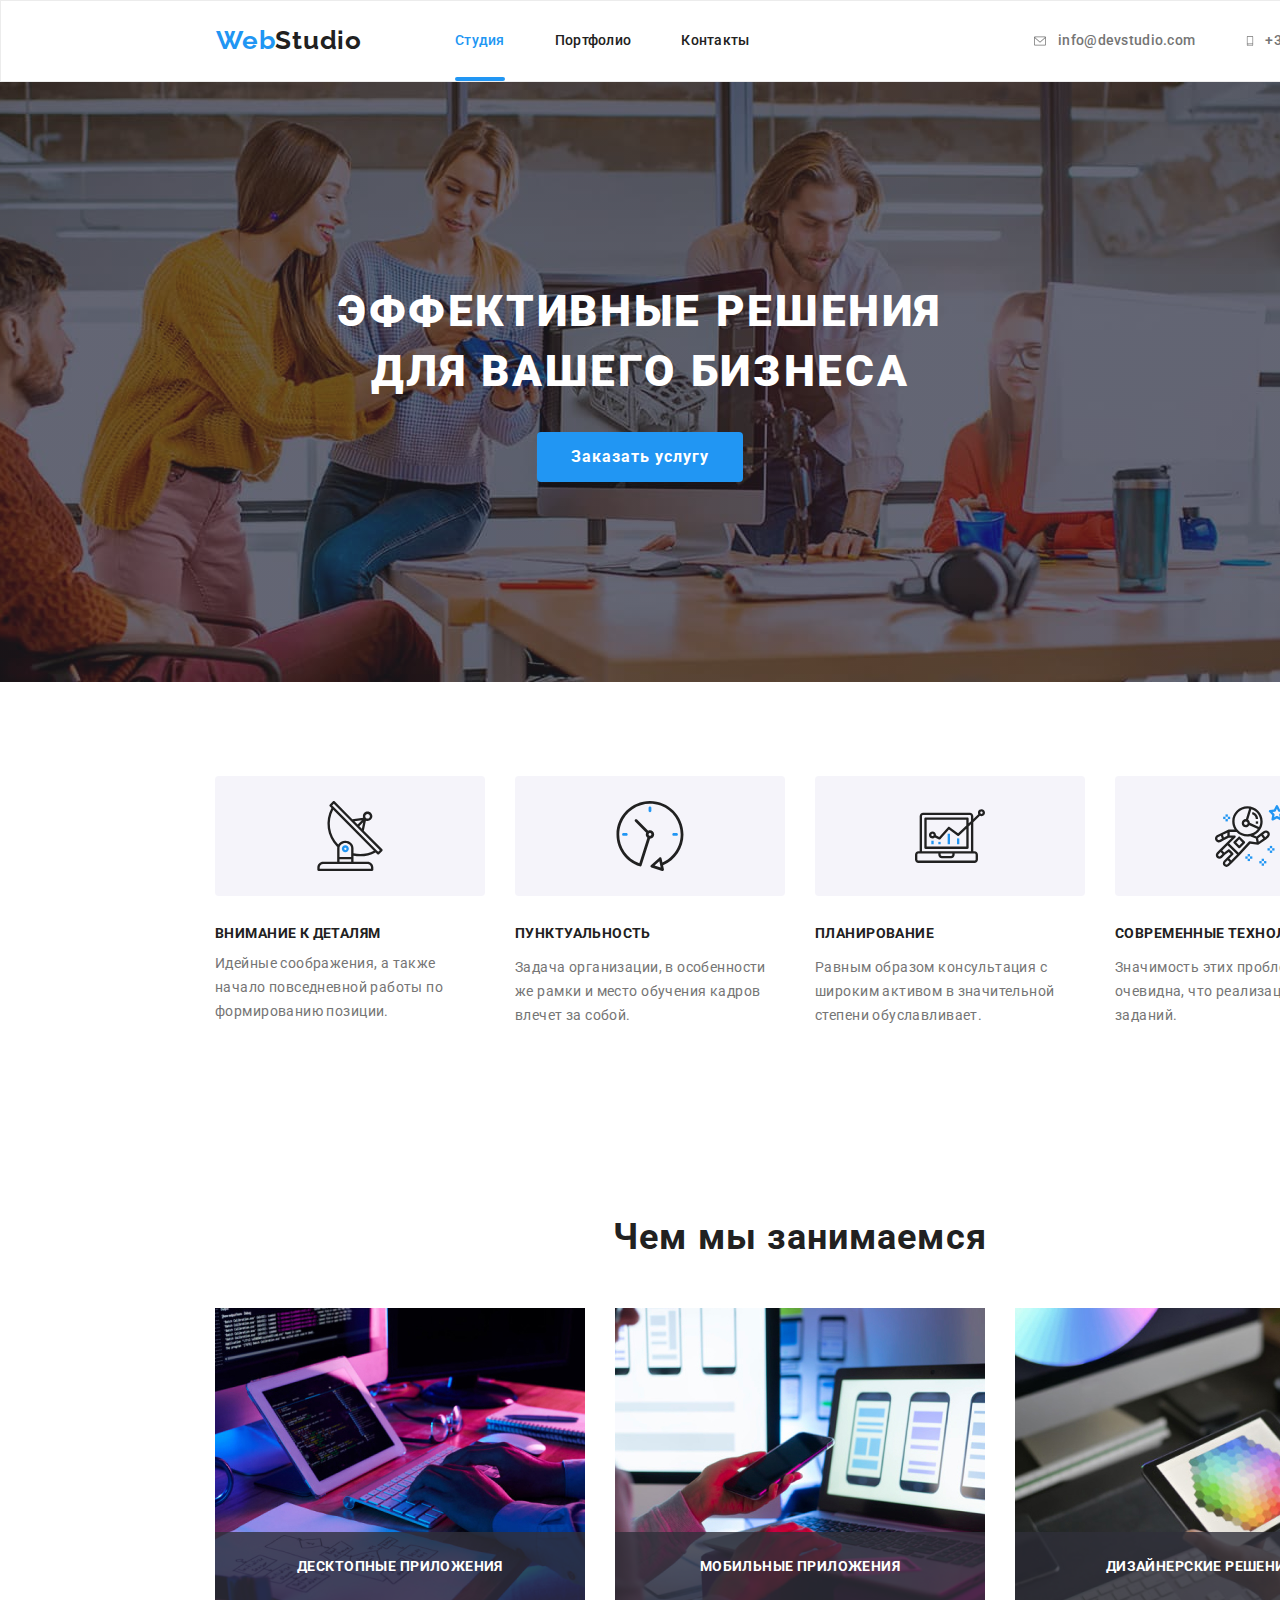
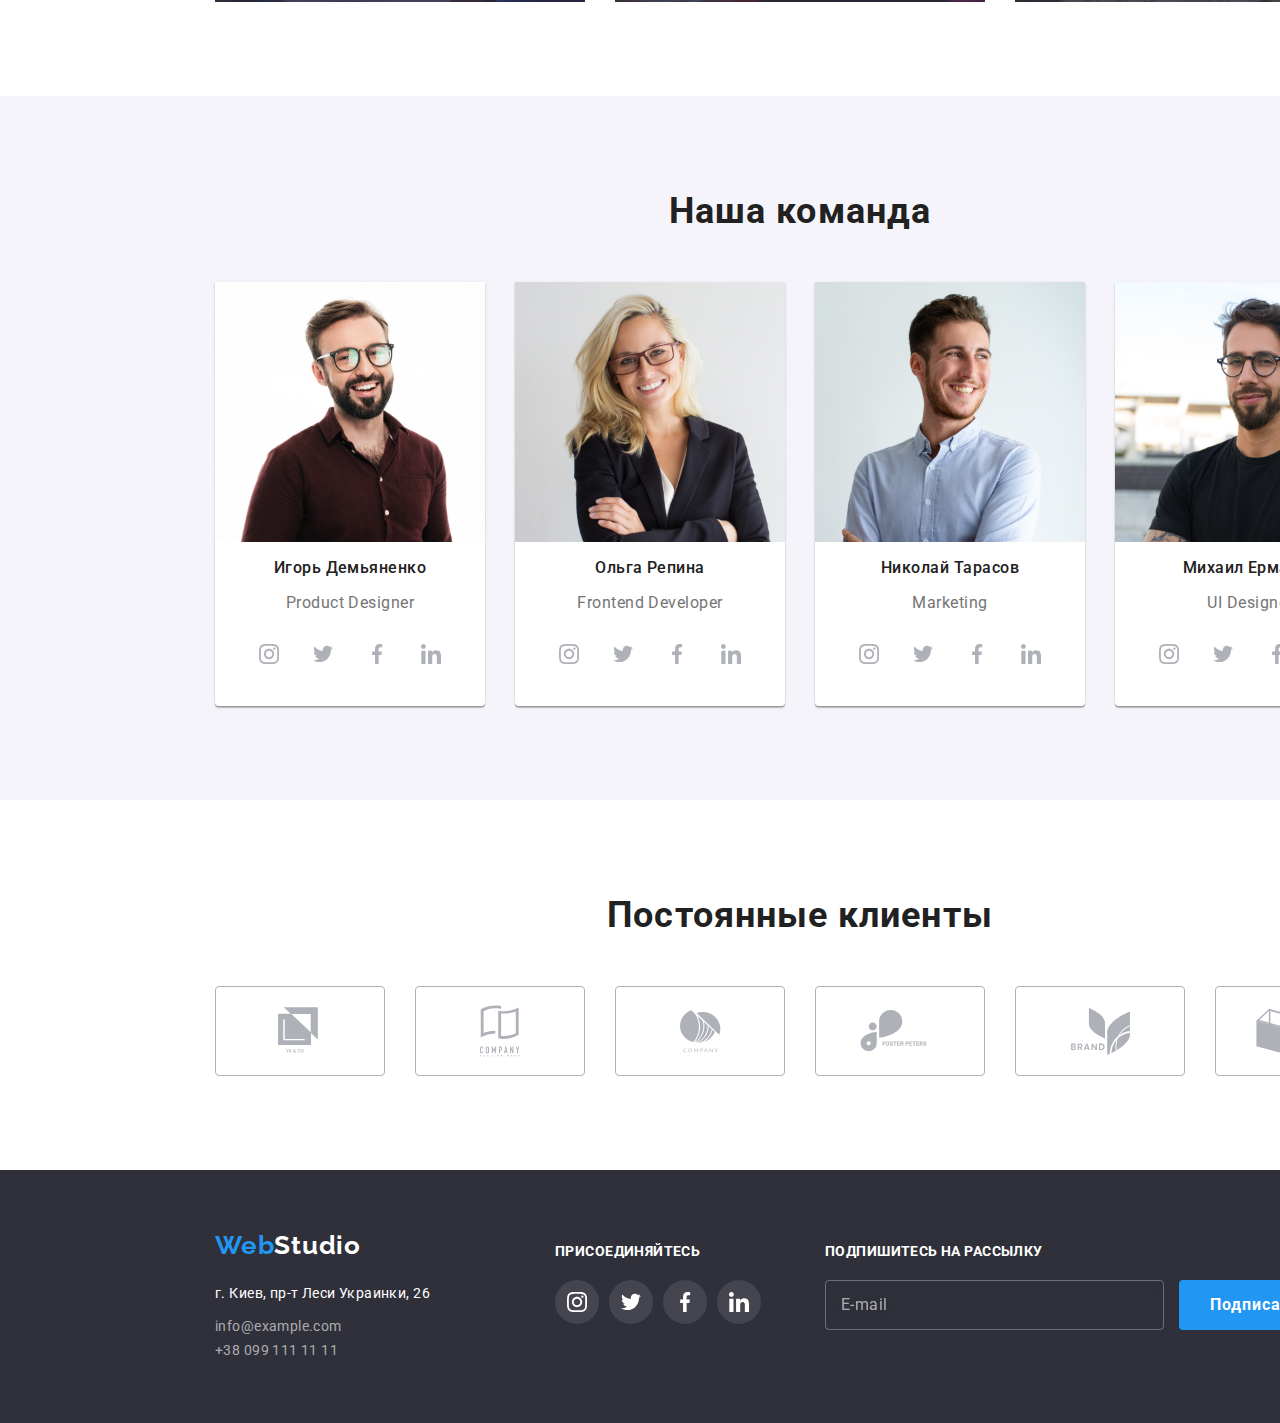
==== index.html @ 6cd4c232 "Перезаписывает классы по методологии BEM" ====
<!DOCTYPE html>
<html lang="ru">
  <head>
    <meta charset="UTF-8" />
    <meta name="viewport" content="width=device-width, initial-scale=1.0" />
    <title>Document</title>
    <link
      href="https://fonts.googleapis.com/css2?family=Raleway:wght@700&family=Roboto:wght@400;500;700;900&display=swap"
      rel="stylesheet"
    />
    <link
      rel="stylesheet"
      href="https://cdnjs.cloudflare.com/ajax/libs/modern-normalize/1.0.0/modern-normalize.min.css"
    />
    <link rel="stylesheet" href="./css/styles.css" />
  </head>
  <body>
    <header class="page-header">
      <div class="container">
        <nav class="main-nav">
          <a href="./index.html" class="link"
            ><span class="logo">Web</span
            ><span class="logo page-header__logo">Studio</span>
          </a>
          <ul class="site-nav list">
            <li class="site-nav__item">
              <a
                href="./index.html"
                class="site-nav__link link site-nav__link--current"
                >Студия</a
              >
            </li>
            <li class="site-nav__item">
              <a href="./portfolio.html" class="site-nav__link link"
                >Портфолио</a
              >
            </li>
            <li class="site-nav__item">
              <a href="" class="site-nav__link link">Контакты</a>
            </li>
          </ul>
        </nav>
        <ul class="contacts-header list">
          <li class="contacts-header contacts-header__item">
            <a
              href="mailto:info@devstudio.com"
              class="contacts-header-link link"
            >
              <svg class="icon-contacts-header" width="16" height="12">
                <use href="./images/icons/sprite.svg#icon-envelope"></use>
              </svg>
              info@devstudio.com
            </a>
          </li>
          <li class="contacts-header contacts-header__item">
            <a href="tel:+380961111111" class="contacts-header-link link"
              ><svg class="icon-contacts-header" width="10" height="16">
                <use href="./images/icons/sprite.svg#icon-smartphone"></use>
              </svg>
              +38 096 111 11 11
            </a>
          </li>
        </ul>
      </div>
    </header>

    <main>
      <!-- <div class="container"> -->
      <section class="hero">
        <div class="hero__content">
          <h1 class="hero__title">Эффективные решения для вашего бизнеса</h1>
          <button type="button" class="button link" data-modal-open>
            Заказать услугу
          </button>
        </div>
      </section>
      <!-- </div> -->

      <div class="container">
        <section class="section no-padding-bottom">
          <h2 class="section__title visually-hidden">Наши преимущества</h2>
          <ul class="list features">
            <li class="features__item icon-antenna">
              <h3 class="title features__title">Внимание к деталям</h3>
              <p>
                Идейные соображения, а также начало повседневной работы по
                формированию позиции.
              </p>
            </li>

            <li class="features__item icon-clock">
              <h3 class="title">Пунктуальность</h3>

              <p>
                Задача организации, в особенности же рамки и место обучения
                кадров влечет за собой.
              </p>
            </li>
            <li class="features__item icon-diagram">
              <h3 class="title">Планирование</h3>
              <p>
                Равным образом консультация с широким активом в значительной
                степени обуславливает.
              </p>
            </li>
            <li class="features__item icon-astronaut">
              <h3 class="title">Современные технологии</h3>

              <p>
                Значимость этих проблем настолько очевидна, что реализация
                плановых заданий.
              </p>
            </li>
          </ul>
        </section>
      </div>
      <div class="container">
        <section class="section">
          <h2 class="section__title">Чем мы занимаемся</h2>
          <ul class="areas list">
            <li class="areas__item">
              <img src="./images/areas/1.jpg" alt="рабочий стол" width="370" />
              <div class="areas__item-desc title areas__title">
                Десктопные приложения
              </div>
            </li>
            <li class="areas__item">
              <img src="./images/areas/2.jpg" alt="смартфон" width="370" />
              <div class="areas__item-desc title areas__title">
                Мобильные приложения
              </div>
            </li>
            <li class="areas__item">
              <img src="./images/areas/3.jpg" alt="планшет" width="370" />
              <div class="title areas__title areas__item-desc">
                Дизайнерские решения
              </div>
            </li>
          </ul>
        </section>
      </div>
      <div class="secondary-container">
        <section class="section">
          <h2 class="section__title">Наша команда</h2>
          <ul class="team list">
            <li class="team__item">
              <img
                src="./images/team/ihor.jpg"
                alt="Продуктовый дизайнер"
                width="270"
              />
              <div class="team__member-desc">
                <h3 class="team-title">Игорь Демьяненко</h3>
                <span>Product Designer</span>
              </div>
              <ul class="team__social-list list">
                <li class="team_social-item">
                  <a
                    class="team__social-link"
                    href="https://www.instagram.com"
                    target="_blank"
                    rel
                    aria-label="ссылка на инстаграм"
                  >
                    <svg class="icon" width="20" height="20">
                      <use
                        href="./images/icons/sprite.svg#icon-instagram"
                      ></use>
                    </svg>
                  </a>
                </li>
                <li class="team_social-item">
                  <a
                    class="team__social-link"
                    href="https://www.twitter.com"
                    target="_blank"
                    rel
                    aria-label="ссылка на твиттер"
                  >
                    <svg class="icon" width="20" height="20">
                      <use href="./images/icons/sprite.svg#icon-twitter"></use>
                    </svg>
                  </a>
                </li>
                <li class="team_social-item">
                  <a
                    class="team__social-link"
                    href="https://www.facebook.com"
                    target="_blank"
                    rel
                    aria-label="ссылка на фейсбук"
                  >
                    <svg class="icon" width="20" height="20">
                      <use href="./images/icons/sprite.svg#icon-facebook"></use>
                    </svg>
                  </a>
                </li>
                <li class="team_social-item">
                  <a
                    class="team__social-link"
                    href="https://www.linkedin.com"
                    target="_blank"
                    rel
                    aria-label="ссылка на линкедин"
                  >
                    <svg class="icon" width="20" height="20">
                      <use href="./images/icons/sprite.svg#icon-linkedin"></use>
                    </svg>
                  </a>
                </li>
              </ul>
            </li>
            <li class="team__item">
              <img
                src="./images/team/olha.jpg"
                alt="Фронтенд разработчик"
                width="270"
              />

              <div class="team__member-desc">
                <h3 class="team-title">Ольга Репина</h3>
                <span>Frontend Developer</span>
              </div>
              <ul class="team__social-list list">
                <li class="team_social-item">
                  <a
                    class="team__social-link"
                    href="https://www.instagram.com"
                    target="_blank"
                    rel
                    aria-label="ссылка на инстаграм"
                  >
                    <svg class="icon" width="20" height="20">
                      <use
                        href="./images/icons/sprite.svg#icon-instagram"
                      ></use>
                    </svg>
                  </a>
                </li>
                <li class="team_social-item">
                  <a
                    class="team__social-link"
                    href="https://www.twitter.com"
                    target="_blank"
                    rel
                    aria-label="ссылка на твиттер"
                  >
                    <svg class="icon" width="20" height="20">
                      <use href="./images/icons/sprite.svg#icon-twitter"></use>
                    </svg>
                  </a>
                </li>
                <li class="team_social-item">
                  <a
                    class="team__social-link"
                    href="https://www.facebook.com"
                    target="_blank"
                    rel
                    aria-label="ссылка на фейсбук"
                  >
                    <svg class="icon" width="20" height="20">
                      <use href="./images/icons/sprite.svg#icon-facebook"></use>
                    </svg>
                  </a>
                </li>
                <li class="team_social-item">
                  <a
                    class="team__social-link"
                    href="https://www.linkedin.com"
                    target="_blank"
                    rel
                    aria-label="ссылка на линкедин"
                  >
                    <svg class="icon" width="20" height="20">
                      <use href="./images/icons/sprite.svg#icon-linkedin"></use>
                    </svg>
                  </a>
                </li>
              </ul>
            </li>
            <li class="team__item">
              <img src="./images/team/nick.jpg" alt="Маркетолог" width="270" />
              <div class="team__member-desc">
                <h3 class="team-title">Николай Тарасов</h3>
                <span>Marketing</span>
              </div>
              <ul class="team__social-list list">
                <li class="team_social-item">
                  <a
                    class="team__social-link"
                    href="https://www.instagram.com"
                    target="_blank"
                    rel
                    aria-label="ссылка на инстаграм"
                  >
                    <svg class="icon" width="20" height="20">
                      <use
                        href="./images/icons/sprite.svg#icon-instagram"
                      ></use>
                    </svg>
                  </a>
                </li>
                <li class="team_social-item">
                  <a
                    class="team__social-link"
                    href="https://www.twitter.com"
                    target="_blank"
                    rel
                    aria-label="ссылка на твиттер"
                  >
                    <svg class="icon" width="20" height="20">
                      <use href="./images/icons/sprite.svg#icon-twitter"></use>
                    </svg>
                  </a>
                </li>
                <li class="team_social-item">
                  <a
                    class="team__social-link"
                    href="https://www.facebook.com"
                    target="_blank"
                    rel
                    aria-label="ссылка на фейсбук"
                  >
                    <svg class="icon" width="20" height="20">
                      <use href="./images/icons/sprite.svg#icon-facebook"></use>
                    </svg>
                  </a>
                </li>
                <li class="team_social-item">
                  <a
                    class="team__social-link"
                    href="https://www.linkedin.com"
                    target="_blank"
                    rel
                    aria-label="ссылка на линкедин"
                  >
                    <svg class="icon" width="20" height="20">
                      <use href="./images/icons/sprite.svg#icon-linkedin"></use>
                    </svg>
                  </a>
                </li>
              </ul>
            </li>

            <li class="team__item">
              <img
                src="./images/team/michael.jpg"
                alt="Дизайнер пользовательского контента"
                width="270"
              />
              <div class="team__member-desc">
                <h3 class="team-title">Михаил Ермаков</h3>
                <span>UI Designer</span>
              </div>
              <ul class="team__social-list list">
                <li class="team_social-item">
                  <a
                    class="team__social-link"
                    href="https://www.instagram.com"
                    target="_blank"
                    rel
                    aria-label="ссылка на инстаграм"
                  >
                    <svg class="icon" width="20" height="20">
                      <use
                        href="./images/icons/sprite.svg#icon-instagram"
                      ></use>
                    </svg>
                  </a>
                </li>
                <li class="team_social-item">
                  <a
                    class="team__social-link"
                    href="https://www.twitter.com"
                    target="_blank"
                    rel
                    aria-label="ссылка на твиттер"
                  >
                    <svg class="icon" width="20" height="20">
                      <use href="./images/icons/sprite.svg#icon-twitter"></use>
                    </svg>
                  </a>
                </li>
                <li class="team_social-item">
                  <a
                    class="team__social-link"
                    href="https://www.facebook.com"
                    target="_blank"
                    rel
                    aria-label="ссылка на фейсбук"
                  >
                    <svg class="icon" width="20" height="20">
                      <use href="./images/icons/sprite.svg#icon-facebook"></use>
                    </svg>
                  </a>
                </li>
                <li class="team_social-item">
                  <a
                    class="team__social-link"
                    href="https://www.linkedin.com"
                    target="_blank"
                    rel
                    aria-label="ссылка на линкедин"
                  >
                    <svg class="icon" width="20" height="20">
                      <use href="./images/icons/sprite.svg#icon-linkedin"></use>
                    </svg>
                  </a>
                </li>
              </ul>
            </li>
          </ul>
        </section>
      </div>
      <div class="container">
        <section class="section">
          <h2 class="section__title">Постоянные клиенты</h2>
          <ul class="regular-clients list">
            <li class="regular-clients__item">
              <a href="" class="regular-clients__link">
                <svg class="icon" width="44" height="49">
                  <use href="./images/icons/sprite.svg#icon-logo1"></use>
                </svg>
              </a>
            </li>
            <li class="regular-clients__item">
              <a href="" class="regular-clients__link">
                <svg class="icon" width="40" height="52">
                  <use href="./images/icons/sprite.svg#icon-logo2"></use>
                </svg>
              </a>
            </li>
            <li class="regular-clients__item">
              <a href="" class="regular-clients__link">
                <svg class="icon" width="41" height="43">
                  <use href="./images/icons/sprite.svg#icon-logo3"></use>
                </svg>
              </a>
            </li>
            <li class="regular-clients__item">
              <a href="" class="regular-clients__link">
                <svg class="icon" width="80" height="42">
                  <use href="./images/icons/sprite.svg#icon-logo4"></use>
                </svg>
              </a>
            </li>
            <li class="regular-clients__item">
              <a href="" class="regular-clients__link">
                <svg class="icon" width="59" height="47">
                  <use href="./images/icons/sprite.svg#icon-logo5"></use>
                </svg>
              </a>
            </li>
            <li class="regular-clients__item">
              <a href="" class="regular-clients__link"
                ><svg class="icon" width="88" height="45">
                  <use href="./images/icons/sprite.svg#icon-logo6"></use>
                </svg>
              </a>
            </li>
          </ul>
        </section>
      </div>
    </main>

    <footer class="page-footer">
      <div class="container">
        <div class="footer-element">
          <a href="./index.html" class="link">
            <span class="logo">Web</span
            ><span class="logo page-footer__logo">Studio</span>
          </a>
          <address>
            <p class="address">г. Киев, пр-т Леси Украинки, 26</p>
          </address>
          <a href="mailto:info@devstudio.com" class="contacts-footer link"
            >info@example.com
          </a>
          <a href="tel:+380991111111" class="contacts-footer link"
            >+38 099 111 11 11
          </a>
        </div>

        <div class="footer-element">
          <h3 class="title page-footer__title title--white-cl">
            Присоединяйтесь
          </h3>
          <ul class="icon-footer-contacts-list list">
            <li class="icon-footer-contacts-item">
              <a
                class="icon-footer-contacts-link"
                href="https://www.instagram.com"
                target="_blank"
                rel
                aria-label="ссылка на инстаграм"
              >
                <svg class="icon-footer-contacts" width="20" height="20">
                  <use href="./images/icons/sprite.svg#icon-instagram"></use>
                </svg>
              </a>
            </li>
            <li class="icon-footer-contacts-item">
              <a
                class="icon-footer-contacts-link"
                href="https://www.twitter.com"
                target="_blank"
                rel
                aria-label="ссылка на твиттер"
              >
                <svg class="icon-footer-contacts" width="20" height="20">
                  <use href="./images/icons/sprite.svg#icon-twitter"></use>
                </svg>
              </a>
            </li>
            <li class="icon-footer-contacts-item">
              <a
                class="icon-footer-contacts-link"
                href="https://www.facebook.com"
                target="_blank"
                rel
                aria-label="ссылка на фейсбук"
              >
                <svg class="icon-footer-contacts" width="20" height="20">
                  <use href="./images/icons/sprite.svg#icon-facebook"></use>
                </svg>
              </a>
            </li>
            <li class="icon-footer-contacts-item">
              <a
                class="icon-footer-contacts-link"
                href="https://www.linkedin.com"
                target="_blank"
                rel
                aria-label="ссылка на линкедин"
              >
                <svg class="icon-footer-contacts" width="20" height="20">
                  <use href="./images/icons/sprite.svg#icon-linkedin"></use>
                </svg>
              </a>
            </li>
          </ul>
        </div>

        <form class="subscribe-form">
          <h3 class="title page-footer__title title--white-cl">
            Подпишитесь на рассылку
          </h3>
          <input type="email" name="email" id="email" placeholder="E-mail" />
          <button class="button subscribe-form__button" type="submit">
            Подписаться<span class="button__icon button__icon--end"></span>
          </button>
        </form>
      </div>
    </footer>

    <div class="backdrop is-hidden" data-modal>
      <div class="modal">
        <a class="icon-modal-close" data-modal-close>
          <svg class="icon-close" width="30" height="30">
            <use href="./images/icons/sprite.svg#icon-close"></use>
          </svg>
        </a>
        <form class="form">
          <b class="modal-title">Оставьте свои данные, мы вам перезвоним</b>
          <div class="form-field">
            <label for="name">Имя</label>
            <input type="text" name="name" id="name" />
            <svg class="form-field-icon" width="12" height="12">
              <use href="./images/icons/sprite.svg#name"></use>
            </svg>
          </div>

          <div class="form-field">
            <label for="tel">Телефон</label>
            <input type="tel" name="tel" id="tel" />
            <svg class="form-field-icon" width="14" height="14">
              <use href="./images/icons/sprite.svg#telephone"></use>
            </svg>
          </div>

          <div class="form-field">
            <label for="mail">Почта</label>
            <input
              class="form-field-input"
              type="email"
              name="mail"
              id="mail"
            />
            <svg class="form-field-icon" width="16" height="12">
              <use href="./images/icons/sprite.svg#mail"></use>
            </svg>
          </div>

          <div class="form-field">
            <label for="comment">Комментарий</label>
            <textarea
              name="comment"
              id="comment"
              rows="6"
              placeholder="Введите текст"
            >
            </textarea>
          </div>

          <label class="checkbox-label">
            <input class="checkbox" type="checkbox" name="checkbox" />
            <span class="checkbox-icon"> </span>
            Соглашаюсь с рассылкой и принимаю
            <a class="link" href="_blank">Условия договора</a>
          </label>

          <div class="form__button">
            <button class="button" type="submit">Отправить</button>
          </div>
        </form>
      </div>
    </div>

    <script src="./js/modal.js"></script>
  </body>
</html>
---- css/styles.css ----
/* цвет основного текста #757575 */
/* вторичный цвет текста #212121 */
/* акцент #2196F3 */
/* белый цвет #FFFFFF */
/* цвет текста почты и телефона в подвале rgba(255, 255, 255, 0.6) */
/* вторичный цвет фона #F5F4FA*/

:root {
  --primary-text-color: #757575;
  --title-text-color: #212121;
  --accent-color: #2196f3;
  --primary-white-color: #ffffff;
  --dark-bg-color: #2f303a;
  --secondary-bg-color: #f5f4fa;
  --contacts-footer-text-color: rgba(255, 255, 255, 0.6);
  --icon-fill: #afb1b8;
}
/*base*/

body {
  background-color: var(--primary-white-color);
  color: var(--primary-text-color);
  font-family: Roboto, sans-serif;
  font-size: 14px;
  line-height: 1.71;
  letter-spacing: 0.03em;
}

img {
  display: block;
  max-width: 100%;
  height: auto;
}

/*utilities*/
.visually-hidden {
  position: absolute;
  width: 1px;
  height: 1px;
  margin: -1px;
  border: 0;
  padding: 0;
  clip: rect(0 0 0 0);
  overflow: hidden;
}
.no-padding-bottom {
  padding-bottom: 0px;
}

.list {
  padding: 0;
  margin: 0;
  list-style-type: none;
}

.link {
  text-decoration: none;
}
.icon {
  fill: var(--icon-fill);
}

.title {
  color: var(--title-text-color);
  font-weight: 700;
  font-size: 14px;
  line-height: 1.14;
  letter-spacing: 0.03em;
  text-transform: uppercase;
}

.page-footer__title {
  margin-bottom: 20px;
  color: var(--primary-white-color);
}

.page-header {
  border: 1px solid #ececec;
}

/*components*/

.container {
  display: flex;
  flex-wrap: wrap;
  width: 1600px;
  padding-left: 215px;
  padding-right: 215px;
  margin-left: auto;
  margin-right: auto;

  background-color: var(--primary-white-color);
}
.secondary-container {
  width: 1600px;
  padding-left: 215px;
  padding-right: 215px;
  margin-left: auto;
  margin-right: auto;

  background-color: var(--secondary-bg-color);
}

.logo {
  color: var(--accent-color);
  font-family: Raleway, sans-serif;
  font-weight: bold;
  font-size: 26px;
  line-height: 1.2;
  letter-spacing: 0.03em;
}
.page-header__logo {
  color: var(--title-text-color);
}
.page-footer__logo {
  color: var(--primary-white-color);
}

.main-nav {
  display: flex;
  align-items: center;
}

.site-nav {
  display: flex;
  margin-left: 93px;
}

.site-nav__item:not(:last-child) {
  margin-right: 50px;
}
.site-nav__link {
  display: block;
  padding-top: 32px;
  padding-bottom: 32px;

  color: var(--title-text-color);
  font-weight: 500;
  font-size: 14px;
  line-height: 1.14;
  letter-spacing: 0.02em;
  transition-duration: 250ms;
  transition-timing-function: cubic-bezier(0.4, 0, 0.2, 1);
}

.site-nav__link:hover,
.site-nav__link:focus {
  color: var(--accent-color);
}
.site-nav__link--current {
  position: relative;
  color: var(--accent-color);
}

.site-nav__link--current::after {
  content: "";
  position: absolute;
  left: 0;
  bottom: 0;
  width: 100%;
  height: 4px;
  border-radius: 2px;

  background-color: var(--accent-color);
}
/*  Contacts */

.contacts-header {
  display: flex;
  flex-wrap: wrap;
  margin-left: auto;
}

.contacts-footer {
  display: block;
  color: var(--contacts-footer-text-color);
}

.contacts-header__item + .contacts-header__item {
  margin-left: 50px;
}
.contacts-header-link {
  display: flex;
  align-items: center;
  color: var(--primary-text-color);
  font-weight: 500;
  font-size: 14px;
  line-height: 1.14;
  letter-spacing: 0.02em;
  cursor: pointer;
  transition-duration: 250ms;
  transition-timing-function: cubic-bezier(0.4, 0, 0.2, 1);
}

.contacts-header-link:hover,
.contacts-header-link:focus {
  color: var(--accent-color);
}

.icon-contacts-header {
  fill: var(--primary-text-color);
  margin-right: 10px;
}

.contacts-header-link:hover .icon-contacts-header {
  fill: var(--accent-color);
}

/* Hero */

.hero {
  text-align: center;
  background-color: var(--dark-bg-color);
  max-width: 1600px;
  min-height: 600px;
  margin-left: auto;
  margin-right: auto;

  background-image: linear-gradient(
      to right,
      rgba(47, 48, 58, 0.4),
      rgba(47, 48, 58, 0.4)
    ),
    url(../images/hero/Img-hero.jpg);
  background-repeat: no-repeat;
  background-position: center;
  background-size: cover;
}

.hero__content {
  display: inline-block;
  width: 696px;
  border: 0px;
  margin: 0px;
  padding-top: 200px;
  padding-bottom: 200px;
}

.hero__title {
  margin-top: 0px;
  margin-bottom: 30px;
  color: var(--primary-white-color);
  font-weight: 900;
  font-size: 44px;
  line-height: 1.36;
  letter-spacing: 0.06em;
  text-transform: uppercase;
}
.button {
  padding: 10px 32px;
  min-width: 200px;
  min-height: 50px;
  text-decoration: none;
  text-align: center;
  border-color: transparent;
  border-radius: 4px;

  background-color: var(--accent-color);
  color: var(--primary-white-color);
  font-weight: 700;
  font-size: 16px;
  line-height: 1.88px;
  letter-spacing: 0.06em;
}

.button:hover {
  cursor: pointer;
}

.subscribe-form__button {
  display: inline-flex;
  align-items: center;
  margin-left: 12px;
  padding-top: 10px;
  padding-bottom: 10px;
  padding-left: 29px;
}

.button__icon {
  display: inline-flex;
  width: 24px;
  height: 24px;
  background-image: url(/images/icons/icon-send.svg);
  background-size: contain;
  background-position: center;
  background-repeat: no-repeat;
}
.button__icon--end {
  margin-left: 5px;
}

.filter-button {
  padding: 10px 32px;
  min-width: 73px;
  min-height: 38px;
  text-decoration: none;
  text-align: center;
  border-color: transparent;
  border-radius: 4px;

  color: var(--title-text-color);
  background-color: var(--secondary-bg-color);
  font-weight: 700;
  font-size: 16px;
  line-height: 1.88px;
  transition-duration: 250ms;
  transition-timing-function: cubic-bezier(0.4, 0, 0.2, 1);
}

.filter-button:hover {
  background-color: var(--accent-color);
  color: var(--primary-white-color);
  box-shadow: 0px 3px 1px rgba(0, 0, 0, 0.1), 0px 1px 2px rgba(0, 0, 0, 0.08),
    0px 2px 2px rgba(0, 0, 0, 0.12);
  cursor: pointer;
}
.filter-button + .filter-button {
  margin-left: 8px;
}

.set-filter-button {
  margin-top: 0px;
  margin-right: auto;
  margin-bottom: 50px;
  margin-left: auto;
}
.address {
  margin-top: 20px;
  margin-bottom: 9px;
  color: var(--primary-white-color);
  font-style: normal;
  font-size: 14px;
  line-height: 1.71;
  letter-spacing: 0.03em;
}

/* Section */
.section {
  padding-top: 94px;
  padding-bottom: 94px;
}

.section__title {
  margin-top: 0;
  margin-bottom: 50px;
  color: var(--title-text-color);
  font-weight: 700;
  font-size: 36px;
  line-height: 1.17;
  text-align: center;
  letter-spacing: 0.03em;
}

/* Features */
.features {
  display: flex;
  flex-wrap: wrap;
}
.features__title {
  margin-top: 0px;
  margin-bottom: 10px;
}

.features__item {
  width: calc((100% - 90px) / 4);
  margin-right: 30px;
  margin-bottom: 0px;
}
.features__item:nth-child(4n) {
  margin-right: 0px;
}

.features__item:nth-last-child(-n + 4) {
  margin-bottom: 0px;
}

.features__item::before {
  content: "";
  display: block;
  width: 270px;
  height: 120px;
  margin-bottom: 30px;
  border-radius: 4px;
  background-size: 70px;
  background-repeat: no-repeat;
  background-position: center;
  background-color: var(--secondary-bg-color);
}

.icon-antenna::before {
  background-image: url(../images/features/antenna.svg);
}

.icon-clock::before {
  background-image: url(../images/features/clock.svg);
}

.icon-diagram::before {
  background-image: url(../images/features/diagram.svg);
}

.icon-astronaut::before {
  background-image: url(../images/features/astronaut.svg);
}

.features p {
  margin-top: 0;
  margin-bottom: 0px;
}

/* Areas of work */
.areas {
  display: flex;
  flex-wrap: wrap;
}

.areas__title {
  color: var(--primary-white-color);
}

.areas__item {
  position: relative;
  width: calc((100% - 60px) / 3);
  margin-right: 30px;
  margin-bottom: 0px;
}

.areas__item:nth-child(3n) {
  margin-right: 0px;
}

.areas__item:nth-last-child(-n + 3) {
  margin-bottom: 0px;
}
.areas__item-desc {
  position: absolute;
  bottom: 0;
  left: 0;
  text-align: center;
  padding-top: 27px;
  margin: 0;
  width: 100%;
  min-height: 70px;

  background-color: rgba(47, 48, 58, 0.8);
}
.team {
  display: flex;
  flex-wrap: wrap;

  font-size: 16px;
  line-height: 1.19;
  text-align: center;
  letter-spacing: 0.03em;
}

.team__item {
  width: calc((100% - 90px) / 4);
  margin-right: 30px;
  margin-bottom: 30px;

  background: var(--primary-white-color);
  box-shadow: 0px 1px 3px rgba(0, 0, 0, 0.12), 0px 1px 1px rgba(0, 0, 0, 0.14),
    0px 2px 1px rgba(0, 0, 0, 0.2);
  border-radius: 0px 0px 4px 4px;
}

.team__item:nth-child(4n) {
  margin-right: 0px;
}

.team__item:nth-last-child(-n + 4) {
  margin-bottom: 0px;
}
.team-title {
  color: var(--title-text-color);
  font-weight: 500;
  font-size: 16px;
  line-height: 1.19;
  text-align: center;
  letter-spacing: 0.03em;
}
.team__member-desc {
  padding-right: 24px;
  padding-left: 24px;
  padding-bottom: 20px;
  text-align: center;
}

.team__social-list {
  display: flex;
  justify-content: center;
  margin-bottom: 30px;
}

.team_social-item:not(:last-child) {
  margin-right: 10px;
}

.team__social-link {
  display: flex;
  justify-content: center;
  align-items: center;
  width: 44px;
  height: 44px;
  background-color: var(--primary-white-color);
  border-radius: 50%;
  transition-duration: 250ms;
  transition-timing-function: cubic-bezier(0.4, 0, 0.2, 1);
}

.team__social-link:hover {
  background-color: var(--accent-color);
}

.team__social-link:hover .icon {
  fill: var(--primary-white-color);
}

.icon-footer-contacts-list {
  display: flex;
  margin-bottom: 30px;
}

.icon-footer-contacts-item:not(:last-child) {
  margin-right: 10px;
}

.icon-footer-contacts-link {
  display: flex;
  justify-content: center;
  align-items: center;
  width: 44px;
  height: 44px;
  background-color: rgba(255, 255, 255, 0.1);
  border-radius: 50%;
  transition-duration: 250ms;
  transition-timing-function: cubic-bezier(0.4, 0, 0.2, 1);
}

.icon-footer-contacts-link:hover {
  background-color: var(--accent-color);
}
.icon-footer-contacts {
  fill: var(--primary-white-color);
}
.icon-footer-contacts-link:hover .icon-footer-contacts {
  fill: var(--primary-white-color);
}
.regular-clients {
  display: flex;
  flex-wrap: wrap;
}

.regular-clients__item {
  margin-bottom: 0px;
  transition-duration: 250ms;
  transition-timing-function: cubic-bezier(0.4, 0, 0.2, 1);
}
.regular-clients__item:not(:last-child) {
  margin-right: 30px;
}

.regular-clients__link {
  display: flex;
  justify-content: center;
  align-items: center;
  width: 170px;
  height: 90px;
  background-color: var(--primary-white-color);
  border: 1px solid var(--icon-fill);
  border-radius: 4px;
  transition-duration: 250ms;
  transition-timing-function: cubic-bezier(0.4, 0, 0.2, 1);
}

.regular-clients__link:hover {
  border: 1px solid var(--accent-color);
}
.regular-clients__link:hover .icon {
  fill: var(--accent-color);
}

.our-works-set {
  display: flex;
  flex-wrap: wrap;
}
.our-works-item {
  width: calc((100% - 60px) / 3);
  margin-right: 30px;
  margin-bottom: 30px;

  background-color: var(--primary-white-color);
  border: 1px solid #eeeeee;
  transition-duration: 250ms;
  transition-timing-function: cubic-bezier(0.4, 0, 0.2, 1);
}

.our-works-item:nth-child(3n) {
  margin-right: 0px;
}

.our-works-item:nth-last-child(-n + 3) {
  margin-bottom: 0px;
}

.our-works-item:hover {
  box-shadow: 0px 1px 1px rgba(0, 0, 0, 0.12), 0px 4px 4px rgba(0, 0, 0, 0.06),
    1px 4px 6px rgba(0, 0, 0, 0.16);
}

.our-works-item:hover .our-works-thumb::before {
  transform: translateY(0);
}

.our-works-item:hover .our-works-text {
  transform: translateY(0);
}

.our-works-thumb {
  position: relative;
  overflow: hidden;
}

.our-works-thumb::before {
  display: inline-block;
  position: absolute;
  content: "";
  width: 100%;
  height: 100%;
  background-color: rgba(33, 150, 243, 0.9);
  transform: translateY(100%);
  transition: transform 250ms cubic-bezier(0.4, 0, 0.2, 1);
}

.our-works-text {
  display: inline-block;
  position: absolute;
  top: 0;
  left: 0;

  text-align: left;
  padding: 63px 24px;
  margin: 0;
  width: 100%;

  font-weight: 400;
  font-size: 18px;
  line-height: 1.56;
  letter-spacing: 0.03em;
  color: var(--primary-white-color);

  transform: translateY(100.1%);
  transition: transform 250ms cubic-bezier(0.4, 0, 0.2, 1);
}
.our-works-title {
  margin: 0;
  padding-top: 20px;
  padding-left: 24px;
  color: var(--title-text-color);
  font-weight: 700;
  font-size: 18px;
  line-height: 2;
  letter-spacing: 0.06em;
}

.our-works-description {
  margin: 0;
  padding-bottom: 20px;
  padding-left: 24px;
  color: var(--primary-text-color);
  font-size: 16px;
  line-height: 1.87;
  letter-spacing: 0.03em;
}

.page-footer .container {
  background-color: var(--dark-bg-color);
}

.footer-element {
  width: calc((100% - 90px) / 4);
  margin-right: 70px;
  padding-top: 60px;
  padding-bottom: 60px;
}

.footer-element:nth-child(2) {
  margin-right: 0px;
}

.subscribe-form {
  position: relative;
  padding-top: 60px;
  padding-bottom: 60px;
}

.subscribe-form input {
  width: 339px;
  height: 50px;
  padding: 15px;
  background-color: transparent;
  border: 1px solid rgba(255, 255, 255, 0.3);
  filter: drop-shadow(0px 4px 4px rgba(0, 0, 0, 0.15));
  border-radius: 4px;
}

.subscribe-form input::placeholder {
  font-size: 16px;
  line-height: 1.3;
  letter-spacing: 0.03em;
  color: rgba(255, 255, 255, 0.6);
}

.backdrop {
  position: fixed;
  top: 0;
  left: 0;

  width: 100%;
  height: 100%;

  background: rgba(0, 0, 0, 0.2);

  opacity: 1;
  transition: opacity 600ms cubic-bezier(0.4, 0, 0.2, 1);
}

.backdrop.is-hidden {
  opacity: 0;
  pointer-events: none;
}

.backdrop.is-hidden .modal {
  transform: translate(-50%, -50%) scale(0.7);
}

.modal {
  position: absolute;
  top: 50%;
  left: 50%;
  transform: translate(-50%, -50%) scale(1);

  min-width: 528px;
  min-height: 581px;

  background-color: var(--primary-white-color);
  box-shadow: 0px 1px 3px rgba(0, 0, 0, 0.12), 0px 1px 1px rgba(0, 0, 0, 0.14),
    0px 2px 1px rgba(0, 0, 0, 0.2);
  border-radius: 4px;
  transition: transform 600ms cubic-bezier(0.4, 0, 0.2, -0.64);
}

.icon-modal-close {
  display: flex;
  justify-content: center;
  align-items: center;
  position: absolute;
  top: 8px;
  right: 8px;
  width: 30px;
  height: 30px;
  z-index: 100;
  border-radius: 15px;
}

.icon-close {
  --color2: rgba(0, 0, 0, 0.1);
}

.icon-close:hover {
  fill: var(--accent-color);
  cursor: pointer;
}

.form {
  display: flex;
  flex-wrap: wrap;
  margin-left: auto;
  margin-right: auto;
  margin-bottom: 0px;
  padding: 40px;

  width: 528px;
  height: 581px;
}

.form-field {
  position: relative;
  display: flex;
  margin: 0px;
  flex-direction: column;
  width: 100%;
}

.form-field-icon {
  position: absolute;
  top: 50%;
  left: 14px;
  fill: var(--title-text-color);
}

.form-field input:hover .form-field-icon {
  fill: var(--accent-color);
}

.form-field input:hover {
  border-color: var(--accent-color);
  cursor: pointer;
}
.form-field input:hover + .form-field-icon {
  fill: var(--accent-color);
}

.form-field input {
  margin-bottom: 10px;
  padding-top: 13px;
  padding-right: 13px;
  padding-bottom: 13px;
  padding-left: 43px;

  border: 1px solid rgba(33, 33, 33, 0.2);
  border-radius: 4px;

  background-color: var(--primary-white-color);
  color: var(--primary-text-color);
  font-family: Roboto, sans-serif;
  font-size: 12px;
  line-height: 1.2;
  letter-spacing: 0.01em;
}

.form-field textarea {
  margin-bottom: 20px;
  padding: 13px;
  background-color: var(--primary-white-color);
  color: var(--primary-text-color);
  font-family: Roboto, sans-serif;
  font-size: 12px;
  line-height: 1.2;
  letter-spacing: 0.01em;
  border: 1px solid rgba(33, 33, 33, 0.2);
  border-radius: 4px;
  resize: none;
}
.form-field textarea:hover {
  border-color: var(--accent-color);
  cursor: pointer;
}

.form-field textarea::placeholder {
  background-color: var(--primary-white-color);
  color: var(--primary-text-color);
  font-family: Roboto, sans-serif;
  font-size: 12px;
  line-height: 1.2;
  letter-spacing: 0.01em;
}

.form-field label {
  margin-top: 0px;
  margin-bottom: 4px;
  font-size: 12px;
  line-height: 1.2;
  letter-spacing: 0.01em;
}
.form__button {
  display: flex;
  margin-left: auto;
  margin-right: auto;
  margin-bottom: 0px;
  max-width: 448px;
  max-height: 50px;
}

.modal-title {
  margin-top: 0;
  margin-bottom: 12px;
  color: var(--title-text-color);
  font-weight: 700;
  font-size: 20px;
  line-height: 1.15;
  text-align: center;
  letter-spacing: 0.03em;
}

.checkbox-label {
  margin-bottom: 30px;
}

.checkbox-label .link {
  color: var(--accent-color);
  text-decoration: underline;
}

.checkbox {
  -webkit-appearance: none;
  -moz-appearance: none;
  appearance: none;

  position: absolute;
}

.checkbox-icon {
  display: inline-block;
  width: 16px;
  height: 15px;
  margin-right: 8.4px;
  margin-left: 13px;
  border: 2px solid var(--title-text-color);
  border-radius: 4px;
}
.checkbox:checked + .checkbox-icon {
  background-color: var(--accent-color);
  border-color: var(--accent-color);
  background-image: url(../images/icons/icon-check.svg);
  background-size: contain;
  background-origin: border-box;
}
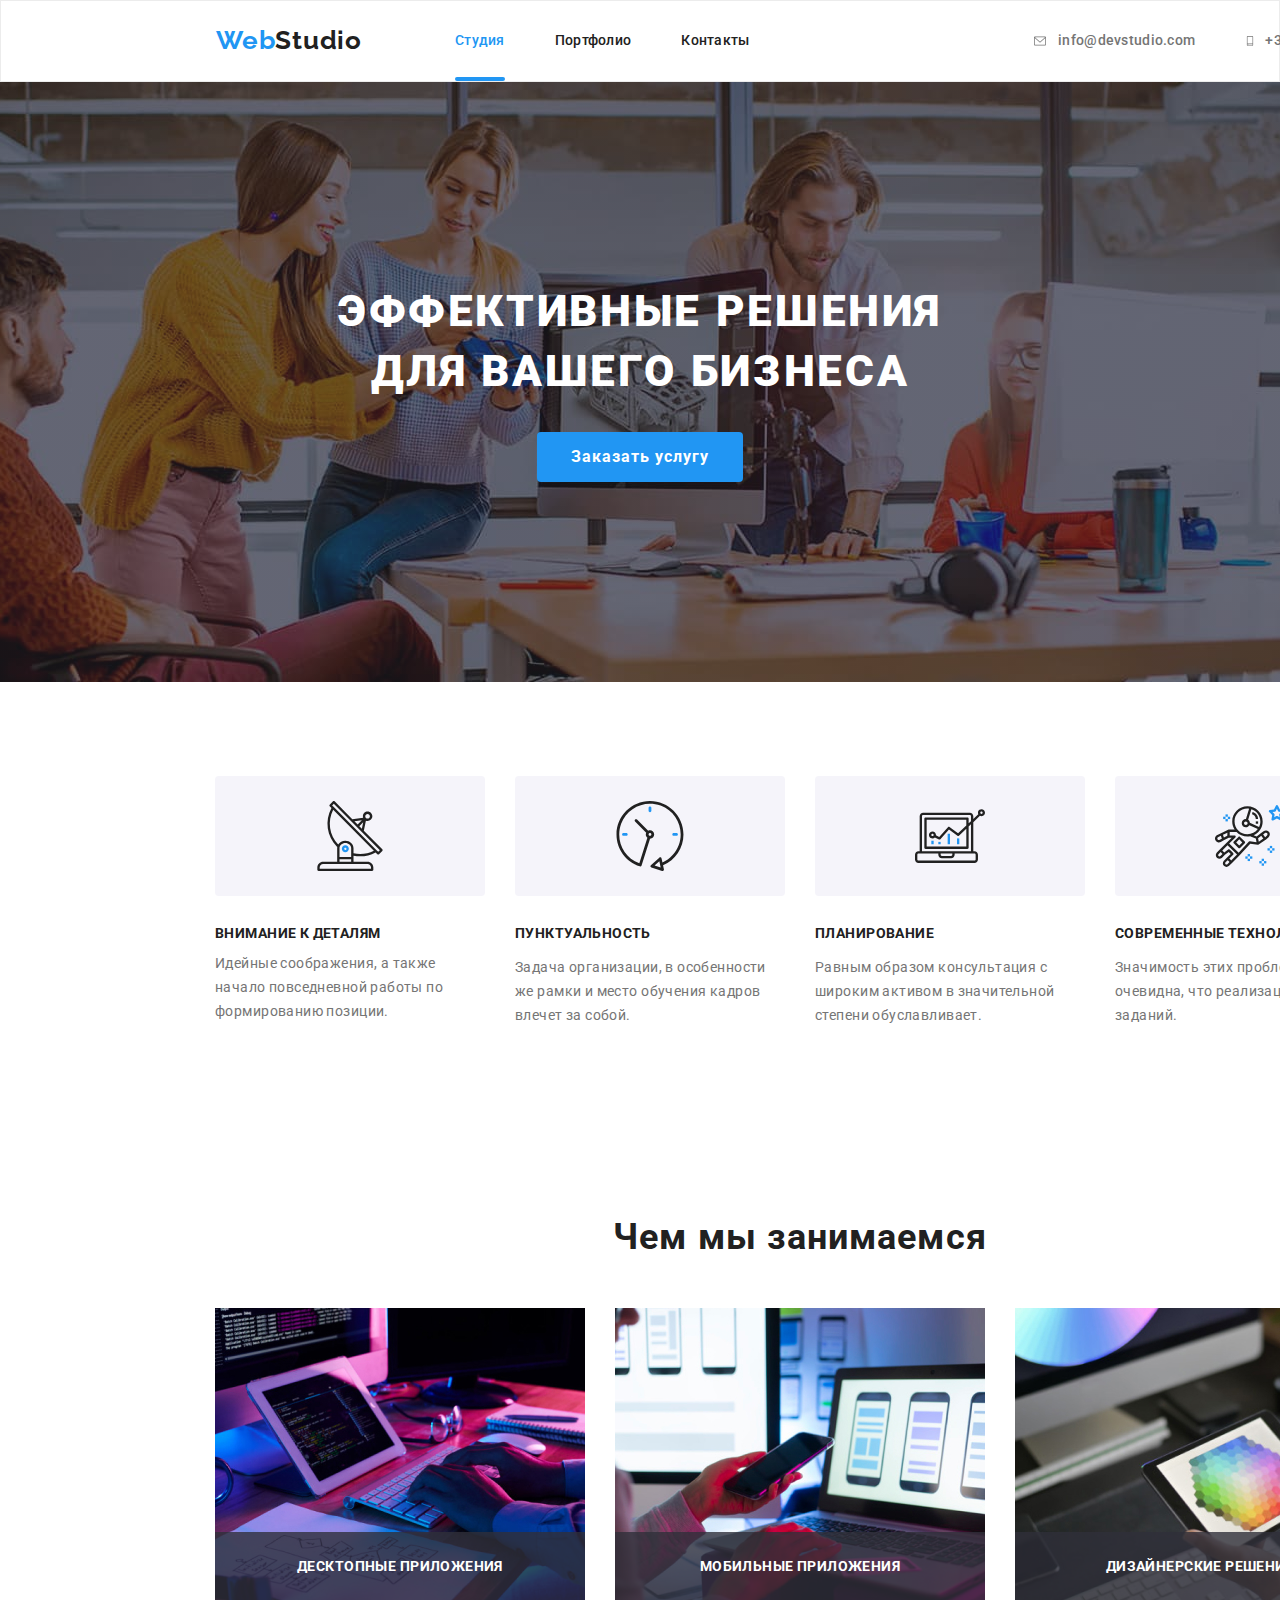
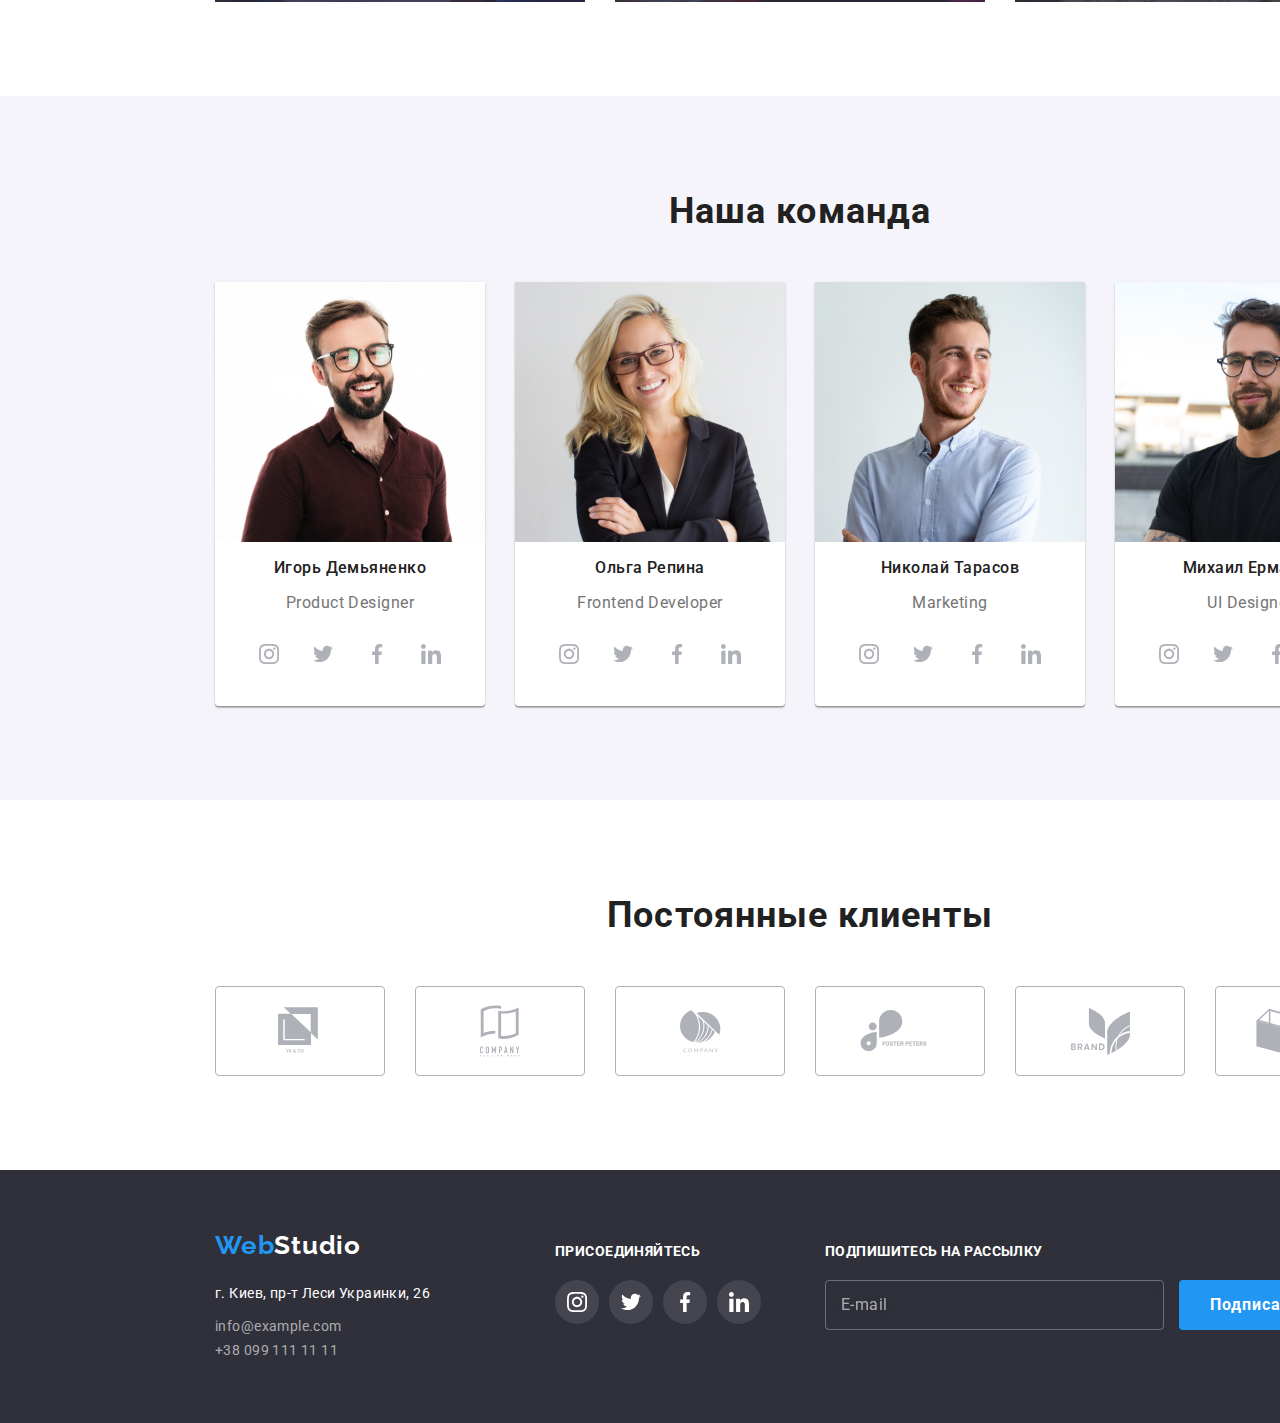
==== commit ab9c4374: "Перезаписывает классы по BEM" ====
--- a/index.html
+++ b/index.html
@@ -44,17 +44,17 @@
           <li class="contacts-header contacts-header__item">
             <a
               href="mailto:info@devstudio.com"
-              class="contacts-header-link link"
+              class="contacts-header__link link"
             >
-              <svg class="icon-contacts-header" width="16" height="12">
+              <svg class="contacts-header__icon" width="16" height="12">
                 <use href="./images/icons/sprite.svg#icon-envelope"></use>
               </svg>
               info@devstudio.com
             </a>
           </li>
           <li class="contacts-header contacts-header__item">
-            <a href="tel:+380961111111" class="contacts-header-link link"
-              ><svg class="icon-contacts-header" width="10" height="16">
+            <a href="tel:+380961111111" class="contacts-header__link link"
+              ><svg class="contacts-header__icon" width="10" height="16">
                 <use href="./images/icons/sprite.svg#icon-smartphone"></use>
               </svg>
               +38 096 111 11 11
@@ -139,7 +139,7 @@
           </ul>
         </section>
       </div>
-      <div class="secondary-container">
+      <div class="container container--secondary">
         <section class="section">
           <h2 class="section__title">Наша команда</h2>
           <ul class="team list">
@@ -561,52 +561,58 @@
           </svg>
         </a>
         <form class="form">
-          <b class="modal-title">Оставьте свои данные, мы вам перезвоним</b>
+          <b class="form__title">Оставьте свои данные, мы вам перезвоним</b>
           <div class="form-field">
-            <label for="name">Имя</label>
-            <input type="text" name="name" id="name" />
-            <svg class="form-field-icon" width="12" height="12">
+            <label class="form-field__label" for="name">Имя</label>
+            <input
+              class="form-field__input"
+              type="text"
+              name="name"
+              id="name"
+            />
+            <svg class="form-field__icon" width="12" height="12">
               <use href="./images/icons/sprite.svg#name"></use>
             </svg>
           </div>
 
           <div class="form-field">
-            <label for="tel">Телефон</label>
-            <input type="tel" name="tel" id="tel" />
-            <svg class="form-field-icon" width="14" height="14">
+            <label class="form-field__label" for="tel">Телефон</label>
+            <input class="form-field__input" type="tel" name="tel" id="tel" />
+            <svg class="form-field__icon" width="14" height="14">
               <use href="./images/icons/sprite.svg#telephone"></use>
             </svg>
           </div>
 
           <div class="form-field">
-            <label for="mail">Почта</label>
+            <label class="form-field__label" for="mail">Почта</label>
             <input
-              class="form-field-input"
+              class="form-field__input"
               type="email"
               name="mail"
               id="mail"
             />
-            <svg class="form-field-icon" width="16" height="12">
+            <svg class="form-field__icon" width="16" height="12">
               <use href="./images/icons/sprite.svg#mail"></use>
             </svg>
           </div>
 
           <div class="form-field">
-            <label for="comment">Комментарий</label>
+            <label class="form-field__label" for="comment">Комментарий</label>
             <textarea
+              class="form-field__textarea"
+              placeholder="Введите текст"
               name="comment"
               id="comment"
               rows="6"
-              placeholder="Введите текст"
             >
             </textarea>
           </div>
 
-          <label class="checkbox-label">
+          <label class="checkbox__label">
             <input class="checkbox" type="checkbox" name="checkbox" />
-            <span class="checkbox-icon"> </span>
+            <span class="checkbox__icon"> </span>
             Соглашаюсь с рассылкой и принимаю
-            <a class="link" href="_blank">Условия договора</a>
+            <a class="checkbox__link" href="_blank">Условия договора</a>
           </label>
 
           <div class="form__button">
--- a/css/styles.css
+++ b/css/styles.css
@@ -88,16 +88,8 @@
   padding-right: 215px;
   margin-left: auto;
   margin-right: auto;
-
-  background-color: var(--primary-white-color);
-}
-.secondary-container {
-  width: 1600px;
-  padding-left: 215px;
-  padding-right: 215px;
-  margin-left: auto;
-  margin-right: auto;
-
+}
+.container--secondary {
   background-color: var(--secondary-bg-color);
 }
 
@@ -179,7 +171,7 @@
 .contacts-header__item + .contacts-header__item {
   margin-left: 50px;
 }
-.contacts-header-link {
+.contacts-header__link {
   display: flex;
   align-items: center;
   color: var(--primary-text-color);
@@ -192,17 +184,17 @@
   transition-timing-function: cubic-bezier(0.4, 0, 0.2, 1);
 }
 
-.contacts-header-link:hover,
-.contacts-header-link:focus {
+.contacts-header__link:hover,
+.contacts-header__link:focus {
   color: var(--accent-color);
 }
 
-.icon-contacts-header {
+.contacts-header__icon {
   fill: var(--primary-text-color);
   margin-right: 10px;
 }
 
-.contacts-header-link:hover .icon-contacts-header {
+.contacts-header__link:hover .contacts-header__icon {
   fill: var(--accent-color);
 }
 
@@ -265,15 +257,6 @@
 
 .button:hover {
   cursor: pointer;
-}
-
-.subscribe-form__button {
-  display: inline-flex;
-  align-items: center;
-  margin-left: 12px;
-  padding-top: 10px;
-  padding-bottom: 10px;
-  padding-left: 29px;
 }
 
 .button__icon {
@@ -581,11 +564,11 @@
   fill: var(--accent-color);
 }
 
-.our-works-set {
+.our-works {
   display: flex;
   flex-wrap: wrap;
 }
-.our-works-item {
+.our-works__item {
   width: calc((100% - 60px) / 3);
   margin-right: 30px;
   margin-bottom: 30px;
@@ -596,33 +579,33 @@
   transition-timing-function: cubic-bezier(0.4, 0, 0.2, 1);
 }
 
-.our-works-item:nth-child(3n) {
+.our-works__item:nth-child(3n) {
   margin-right: 0px;
 }
 
-.our-works-item:nth-last-child(-n + 3) {
+.our-works__item:nth-last-child(-n + 3) {
   margin-bottom: 0px;
 }
 
-.our-works-item:hover {
+.our-works__item:hover {
   box-shadow: 0px 1px 1px rgba(0, 0, 0, 0.12), 0px 4px 4px rgba(0, 0, 0, 0.06),
     1px 4px 6px rgba(0, 0, 0, 0.16);
 }
 
-.our-works-item:hover .our-works-thumb::before {
+.our-works__item:hover .our-works__thumb::before {
   transform: translateY(0);
 }
 
-.our-works-item:hover .our-works-text {
+.our-works__item:hover .our-works__text {
   transform: translateY(0);
 }
 
-.our-works-thumb {
+.our-works__thumb {
   position: relative;
   overflow: hidden;
 }
 
-.our-works-thumb::before {
+.our-works__thumb::before {
   display: inline-block;
   position: absolute;
   content: "";
@@ -633,7 +616,7 @@
   transition: transform 250ms cubic-bezier(0.4, 0, 0.2, 1);
 }
 
-.our-works-text {
+.our-works__text {
   display: inline-block;
   position: absolute;
   top: 0;
@@ -650,10 +633,10 @@
   letter-spacing: 0.03em;
   color: var(--primary-white-color);
 
-  transform: translateY(100.1%);
+  transform: translateY(100%);
   transition: transform 250ms cubic-bezier(0.4, 0, 0.2, 1);
 }
-.our-works-title {
+.our-works__title {
   margin: 0;
   padding-top: 20px;
   padding-left: 24px;
@@ -664,7 +647,7 @@
   letter-spacing: 0.06em;
 }
 
-.our-works-description {
+.our-works__description {
   margin: 0;
   padding-bottom: 20px;
   padding-left: 24px;
@@ -674,7 +657,7 @@
   letter-spacing: 0.03em;
 }
 
-.page-footer .container {
+.page-footer {
   background-color: var(--dark-bg-color);
 }
 
@@ -710,6 +693,15 @@
   line-height: 1.3;
   letter-spacing: 0.03em;
   color: rgba(255, 255, 255, 0.6);
+}
+
+.subscribe-form__button {
+  display: inline-flex;
+  align-items: center;
+  margin-left: 12px;
+  padding-top: 10px;
+  padding-bottom: 10px;
+  padding-left: 29px;
 }
 
 .backdrop {
@@ -793,26 +785,26 @@
   width: 100%;
 }
 
-.form-field-icon {
+.form-field__icon {
   position: absolute;
   top: 50%;
   left: 14px;
   fill: var(--title-text-color);
 }
 
-.form-field input:hover .form-field-icon {
+.form-field__input:hover .form-field__icon {
   fill: var(--accent-color);
 }
 
-.form-field input:hover {
+.form-field__input:hover {
   border-color: var(--accent-color);
   cursor: pointer;
 }
-.form-field input:hover + .form-field-icon {
+.form-field__input:hover + .form-field__icon {
   fill: var(--accent-color);
 }
 
-.form-field input {
+.form-field__input {
   margin-bottom: 10px;
   padding-top: 13px;
   padding-right: 13px;
@@ -830,7 +822,7 @@
   letter-spacing: 0.01em;
 }
 
-.form-field textarea {
+.form-field__textarea {
   margin-bottom: 20px;
   padding: 13px;
   background-color: var(--primary-white-color);
@@ -843,12 +835,12 @@
   border-radius: 4px;
   resize: none;
 }
-.form-field textarea:hover {
+.form-field__textarea:hover {
   border-color: var(--accent-color);
   cursor: pointer;
 }
 
-.form-field textarea::placeholder {
+.form-field__textarea::placeholder {
   background-color: var(--primary-white-color);
   color: var(--primary-text-color);
   font-family: Roboto, sans-serif;
@@ -857,7 +849,7 @@
   letter-spacing: 0.01em;
 }
 
-.form-field label {
+.form-field__label {
   margin-top: 0px;
   margin-bottom: 4px;
   font-size: 12px;
@@ -873,7 +865,7 @@
   max-height: 50px;
 }
 
-.modal-title {
+.form__title {
   margin-top: 0;
   margin-bottom: 12px;
   color: var(--title-text-color);
@@ -884,15 +876,6 @@
   letter-spacing: 0.03em;
 }
 
-.checkbox-label {
-  margin-bottom: 30px;
-}
-
-.checkbox-label .link {
-  color: var(--accent-color);
-  text-decoration: underline;
-}
-
 .checkbox {
   -webkit-appearance: none;
   -moz-appearance: none;
@@ -900,8 +883,16 @@
 
   position: absolute;
 }
-
-.checkbox-icon {
+.checkbox__label {
+  margin-bottom: 30px;
+}
+
+.checkbox__link {
+  color: var(--accent-color);
+  text-decoration: underline;
+}
+
+.checkbox__icon {
   display: inline-block;
   width: 16px;
   height: 15px;
@@ -910,7 +901,7 @@
   border: 2px solid var(--title-text-color);
   border-radius: 4px;
 }
-.checkbox:checked + .checkbox-icon {
+.checkbox:checked + .checkbox__icon {
   background-color: var(--accent-color);
   border-color: var(--accent-color);
   background-image: url(../images/icons/icon-check.svg);
